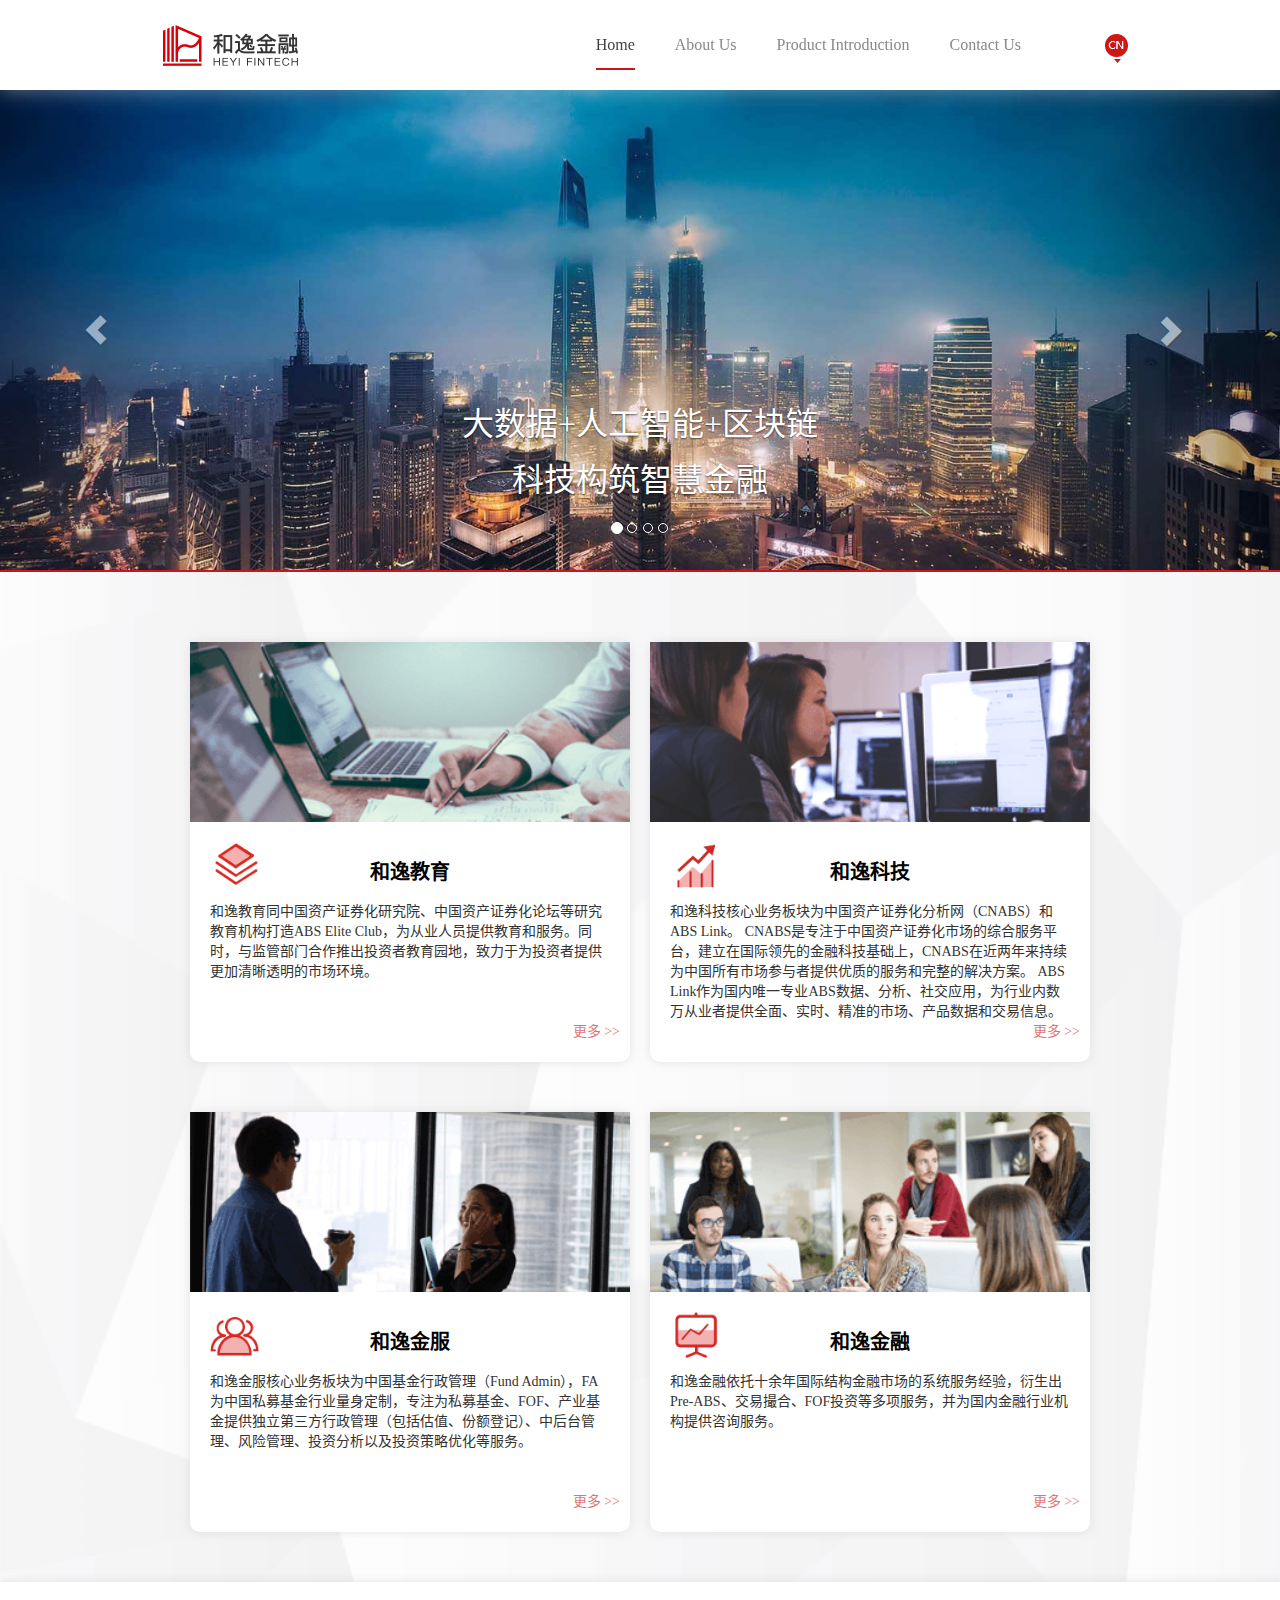
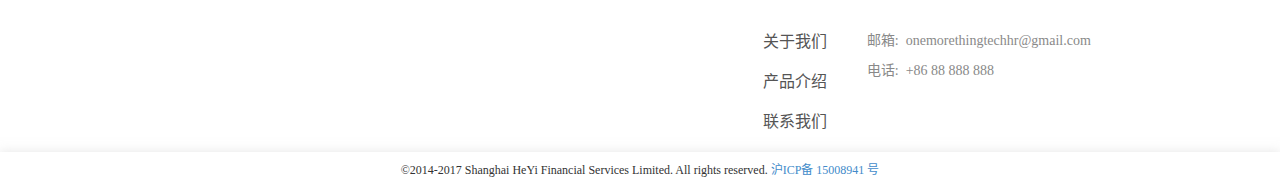
==== index.html @ fadf1544 "Onemorething home" ====
<!DOCTYPE html>
<html lang="zh-CN">
  <head>
    <meta charset="utf-8">
    <meta http-equiv="X-UA-Compatible" content="IE=edge">
    <meta name="viewport" content="width=device-width, initial-scale=1">
      <meta name="description" content="Professional in game software development" />
      <meta name="keywords" content="game,software,development" />
    <title>ONE MORE THING TECHNOLOGY PTE-Home</title>
    <!-- 框架 -->
    <link href="css/bootstrap.min.css" rel="stylesheet">
    <!-- 样式清理 -->
    <link href="css/normalize.css" rel="stylesheet">
    <!-- 通用页面样式 -->
    <link href="css/main.css" rel="stylesheet">
    <!-- 首页样式 -->
    <link href="css/index.css" rel="stylesheet">

  </head>
  <body>
    <!-- 移动端导航 -->
    <div class="mask"></div>
    <div class="sidebar">
      <ul>
          <li><a href="index.html">Home</a></li>
          <li><a href="aboutus.html">About Us</a></li>
          <li><a href="product.html">Product Introduction</a></li>
          <li><a href="contactus.html">Contact Us</a></li>
      </ul>
    </div>
    <!-- header顶部导航 -->
    <header>
      <div class="header-container">
        <div class="nav-box">
          <!-- logo -->
          <div class="nav-left">
            <a id="logo_top" href="#"></a>
          </div>
          <!-- memu选项 -->
          <div class="nav-mid">
            <div id="lang">
              <a href="#"></a>
            </div>
            <ul class="navbar-nav">
              <li><a class="active" href="index.html">Home</a></li>
              <li><a class="" href="aboutus.html">About Us</a></li>
              <li><a class="" href="product.html">Product Introduction</a></li>
              <li><a class="" href="contactus.html">Contact Us</a></li>
            </ul>            
          </div>
          <!-- 响应式菜单 -->
          <div class="nav-mobile-menu">
              <span class="sidebar_trigger"></span>
          </div>
        </div>
      </div>
    </header>
    <!-- banner轮播组件 -->
    <div class="banner">
      <div id="carousel-example-generic" class="carousel slide" data-ride="carousel" data-interval="5000">
        <!-- 序号组件 -->
        <ol class="carousel-indicators">
          <li data-target="#carousel-example-generic" data-slide-to="0" class="active"></li>
          <li data-target="#carousel-example-generic" data-slide-to="1"></li>
          <li data-target="#carousel-example-generic" data-slide-to="2"></li>
		      <li data-target="#carousel-example-generic" data-slide-to="3"></li>
        </ol>
        <!-- 图片组件 -->
        <div class="carousel-inner" role="listbox">
          <div class="item active">
            <img src="img/Shanghai.jpg" alt="1 slide">
            <div class="carousel-caption">
              <h1>大数据+人工智能+区块链</h1>
              <h1>科技构筑智慧金融</h1>
            </div>
          </div>
          <div class="item">
            <img src="img/Newyork.jpg" alt="2 slide">
            <div class="carousel-caption">
              <h1>科技+平台+服务</h1>
              <h1>全面打造资产证券化生态圈</h1>
            </div>
          </div>
          <div class="item">
            <img src="img/Tokyo.jpg" alt="3 slide">
            <div class="carousel-caption">
              <h1>安全+合规+高效</h1>
              <h1>专业服务基金行政管理</h1>
            </div>
          </div>
		      <div class="item">
            <img src="img/landscape.jpg" alt="4 slide">
            <div class="carousel-caption">
              <h1>发行+投资+咨询</h1>
              <h1>多维开展创新金融业务</h1>
            </div>
          </div>
        </div>
        <!-- 进退按钮 -->
        <a class="left carousel-control" href="#carousel-example-generic" role="button" data-slide="prev">
          <span class="glyphicon glyphicon-chevron-left" aria-hidden="true"></span>
          <span class="sr-only">Previous</span>
        </a>
        <a class="right carousel-control" href="#carousel-example-generic" role="button" data-slide="next">
          <span class="glyphicon glyphicon-chevron-right" aria-hidden="true"></span>
          <span class="sr-only">Next</span>
        </a>
      </div>
    </div>
    <!-- feature1内容 -->
    <div class="feature clearfix">
        <div class="feature-content">
            <div class="feature-image">
                <a href="product.html"><img src="img/project-image.png" alt="和逸教育"></a>
            </div>
            <div class="feature-text">
                <div class="feature-text-top">
                    <span class="feature-icon-project"></span>
                    <a class="feature-title">和逸教育</a>
                </div>
                <p>和逸教育同中国资产证券化研究院、中国资产证券化论坛等研究教育机构打造ABS Elite Club，为从业人员提供教育和服务。同时，与监管部门合作推出投资者教育园地，致力于为投资者提供更加清晰透明的市场环境。</p>                             
            </div>
            <a class="feature-more" href="product.html">更多 >></a>
        </div>
        <div class="feature-content">
            <div class="feature-image">
                <a href="product-2.html"><img src="img/team-image.png" alt="和逸科技"></a>
            </div>
            <div class="feature-text">
                <div class="feature-text-top">
                    <span class="feature-icon-team"></span>
                    <a class="feature-title">和逸科技</a>
                </div>
                <p>和逸科技核心业务板块为中国资产证券化分析网（CNABS）和ABS Link。
                  CNABS是专注于中国资产证券化市场的综合服务平台，建立在国际领先的金融科技基础上，CNABS在近两年来持续为中国所有市场参与者提供优质的服务和完整的解决方案。
                  ABS Link作为国内唯一专业ABS数据、分析、社交应用，为行业内数万从业者提供全面、实时、精准的市场、产品数据和交易信息。</p>
            </div>
            <a class="feature-more" href="product-2.html">更多 >></a> 
        </div>
    </div>
    <!-- feature2内容 -->
    <div class="feature clearfix">
      <div class="feature-content">
          <div class="feature-image">
              <a href="product-3.html"><img src="img/dev-image.png" alt="和逸金服"></a>
          </div>
          <div class="feature-text">
              <div class="feature-text-top">
                  <span class="feature-icon-dev"></span>
                  <a class="feature-title">和逸金服</a>
              </div>
              <p>和逸金服核心业务板块为中国基金行政管理（Fund Admin），FA为中国私募基金行业量身定制，专注为私募基金、FOF、产业基金提供独立第三方行政管理（包括估值、份额登记）、中后台管理、风险管理、投资分析以及投资策略优化等服务。</p>
          </div>
          <a class="feature-more" href="product-3.html">更多 >></a>
      </div>
      <div class="feature-content">
          <div class="feature-image">
              <a href="product-3.html"><img src="img/job-image.png" alt="和逸金融"></a>
          </div>
          <div class="feature-text">
              <div class="feature-text-top">
                  <span class="feature-icon-job"></span>
                  <a class="feature-title">和逸金融</a>
              </div>
              <p>和逸金融依托十余年国际结构金融市场的系统服务经验，衍生出Pre-ABS、交易撮合、FOF投资等多项服务，并为国内金融行业机构提供咨询服务。</p>
          </div>
          <a class="feature-more" href="product-3.html">更多 >></a>
      </div>
    </div>
  	<!-- 合作机构专区 -->
    <!-- <div class="org-container">
      <h3 style="text-align: center;font-size: 20px;">- 合作机构 -</h3>
      <div class="org-group" class="banner">
        <div id="carousel-example-generic2" class="carousel slide" data-ride="carousel" data-interval="3000">
          <ol class="carousel-indicators">
            <li data-target="#carousel-example-generic2" data-slide-to="0" class="active"></li>
            <li data-target="#carousel-example-generic2" data-slide-to="1"></li>
            <li data-target="#carousel-example-generic2" data-slide-to="2"></li>
          </ol>
          <div class="carousel-inner" role="listbox">
            <div class="item active">
              <img src="img/logo-g1.png" alt="1 slide">
            </div>
            <div class="item">
              <img src="img/logo-g2.png" alt="2 slide">
            </div>
            <div class="item">
              <img src="img/logo-g3.png" alt="3 slide">
            </div>
          </div>
          <a class="left carousel-control" href="#carousel-example-generic2" role="button" data-slide="prev">
            <span class="sr-only">Previous</span>
          </a>
          <a class="right carousel-control" href="#carousel-example-generic2" role="button" data-slide="next">
            <span class="sr-only">Next</span>
          </a>
        </div>
      </div>
    </div> -->

    <!-- 合作机构专区-2 -->
<!--    <div id="org2" class="org-container">-->
<!--      <h3 style="text-align: center;font-size: 20px;color:#c7161e">- 合作机构 -</h3>-->
<!--      <div class="org-container-wap">-->
<!--          &lt;!&ndash; 动态插入img图片 &ndash;&gt;-->
<!--      </div>-->
<!--      <br>-->
<!--    </div>-->
    <!-- footer页面底部 -->
    <footer>
       <div class="footer-box clearfix">
          <div class="footer-right">
            <div class="footer-laber">
              <ul> 
                <li><a href="aboutus.html">关于我们</a></li>
                <li><a href="product.html">产品介绍</a></li>
                <li><a href="contactus.html">联系我们</a></li>
              </ul>
              <ul>
                  <li class="footer-contact">邮箱:&nbsp onemorethingtechhr@gmail.com</li>
                  <li class="footer-contact">电话:&nbsp +86 88 888 888</li>
              </ul>
            </div>
          </div>
        </div>
    </footer>
    <!-- 版权信息 -->
    <div class="container copy">
      <div class="row">
          <div class="col-md-12 text-center">
              <p class="copyright">©2014-2017 Shanghai HeYi Financial Services Limited. All rights reserved. <a href="http://www.miitbeian.gov.cn">沪ICP备 15008941 号</a> </p>
          </div>
      </div>
    </div>
    <!-- 返回顶部按钮 -->
    <button class="back-to-top" style="display: none;"></button>
    <!-- 框架库加载 -->
    <script src="js/jquery.min.js"></script>
    <script src="js/bootstrap.min.js"></script>
    <!-- 脚本加载 -->
    <script src="js/main.js"></script>
  </body>
</html>
---- css/main.css ----
﻿/*网站通用样式*/
body{
  font-family: "Microsoft Yahei";
}
/*header头部样式*/
header .header-container {
  width: 100%;
  height: 90px;
  background-color: #fff;
  -webkit-box-shadow:0 0 20px rgba(204,204,204, .5);
  -moz-box-shadow:0 0 20px rgba(204, 204, 204, .5);  
  box-shadow:0 0 20px rgba(204, 204, 204, .5);
  position: fixed;
  z-index: 999;
  top: 0px;
}
header .header-container .nav-box {
  width: 980px;
  height: 90px;
  margin: 0 auto;
}
header .header-container .nav-box .nav-left {
  width: 160px;
  height: 80px;
  float: left;
}
header .header-container .nav-box .nav-left #logo_top {  
  width: 160px;
  height: 80px;
  float: left;
  margin-top: 5px;
  background: url("../img/logo.png") no-repeat center;
}
header .header-container .nav-box .nav-mid {
  height: 70px;
  float: right;
  margin-bottom: 20px;
}
header .header-container .nav-box .nav-mid #lang {
  width: 25px;
  height: 29px;
  float: right;
  margin-left: 44px;
  margin-top: 34px;
  cursor: pointer;
}
header .header-container .nav-box .nav-mid #lang a{
  float: right;
  width: 25px;
  height: 29px;
  background: url("../img/cn.png") no-repeat center;
}
header .header-container .nav-box .nav-mid .navbar-nav {
  position: relative;
  display: inline-block;
}
header .header-container .nav-box .nav-mid .navbar-nav li {
  float: left;
  height: 70px;
  margin: 0 40px 0 0;
  text-align: center;
  list-style: none;
}
header .header-container .nav-box .nav-mid .navbar-nav li a {
  min-width: 20px;
  font-size: 16px;
  font-family: "Microsoft YaHei UI";
  color: #898989;
  height: 70px;
  line-height: 59px;
  padding-bottom: 15px;
  margin: 0;
  display: inline-block;
  box-sizing: border-box;
  text-decoration: none;
  position: relative;
}
header .header-container .nav-box .nav-mid .navbar-nav li a::after {
  transition: all 0.2s cubic-bezier(0.445, 0.05, 0.55, 0.95);
  content: "";
  display: block;
  height: 2px;
  background: #c7161e;
  position: absolute;
  bottom: 0;
  opacity: 0.3;
  left: -1px;
  width: calc(102%);
  transform: scaleX(0);
  -webkit-transform: scaleX(0);
}
header .header-container .nav-box .nav-mid .navbar-nav li a:hover::after {
  opacity: 1;
  transform: scaleX(1);
  -webkit-transform: scaleX(1);
}
header .header-container .nav-box .nav-mid .navbar-nav li a.active {
  border-bottom: 2px solid #c7161e;
  box-sizing: border-box;
  color: #434343;
}
header .header-container .nav-box .nav-mid .navbar-nav li a.active:hover::after {
  display: none;
}
header .header-container .nav-box .nav-mid .navbar-nav li.last {
  margin-right: 0;
}
header .header-container .nav-box .nav-mid .navbar-nav li.line-item {
  line-height: 87px;
  color: #999;
}
 

/*footer样式*/
footer{
    width: 100%;
    background-color: #fff; 
    padding-top: 40px;
    -webkit-box-shadow:0 0 10px rgba(204,204,204, .5); /*透明度绿色高亮*/ 
    -moz-box-shadow:0 0 10px rgba(204, 204, 204, .5);  
    box-shadow:0 0 10px rgba(204, 204, 204, .5);
}

footer .footer-box{
    width: 90%;
    margin: 0 auto;
}

footer .footer-left{
  float: left;
  display: inline-block;
  margin-left: 10px; 
  padding-left: 10%;
}

footer .footer-right{
  float: right;
  display: inline-block;
  margin-right: 10px;
  padding-right: 10%;  
}


footer ul{
  float: left;
  list-style: none;
  text-align: left;
}

footer ul li a{
  color: #555;
  font-size: 16px;
  line-height: 40px;   
}

footer ul li a:hover{
  color: #c7161e;
  text-decoration: none;
}

footer ul .footer-contact{
  font-size: 14px;
  line-height: 30px;
  color: #898989;
}

footer ul:last-child{
  padding-top: 4px;
}

/*版权信息样式*/
.copy{
    background-color: #fff;
    width: 100%;
    -webkit-box-shadow:0 0 10px rgba(204,204,204, .5); /*透明度绿色高亮*/ 
    -moz-box-shadow:0 0 10px rgba(204, 204, 204, .5);  
    box-shadow:0 0 10px rgba(204, 204, 204, .5);
}
.copyright{
    padding-top: 10px;
    font-size: 12px;
}

/*返回顶部按钮*/
.back-to-top{
  position: fixed;
  bottom: 30px;
  right: 30px;
  background-image: url("../img/back2top.png");
  width: 40px;
  height: 40px;
  background-size: cover;
  color: #fff;
  border: none;
  border-radius: 20px;
  outline:none;
  background-color: #c7161e;
  -webkit-box-shadow:2px 5px 20px gray;
  -moz-box-shadow:2px 5px 20px gray;  
  box-shadow:2px 5px 20px gray;
  transition: box-shadow 0.2s ease-in;
}

.back-to-top:hover{
  -webkit-box-shadow:0 10px 50px gray;
  -moz-box-shadow:0 10px 50px gray;  
  box-shadow:0 10px 50px gray;
}

/*移动端菜单入口*/
header .header-container .nav-box .nav-mobile-menu{ 
  margin-top: 30px;
  float: right;
  display: none;
}
header .header-container .nav-box .nav-mobile-menu span{
  display: inline-block;
  width: 40px;
  height: 50px;
  background: url("../img/menu2.png") no-repeat;
  background-size: 100%;
  cursor: pointer;
}

/*移动端菜单sidebar*/
.sidebar{
  position: fixed;
  top: 0px;
  width: 200px;
  background-color: #c7161e;
  padding: 20px 0px;
  transition: right 0.2s;
  z-index: 1001;
  right: -200px;
}
.sidebar ul{
   margin:0; 
   padding: 0;
}

.sidebar ul li{
  line-height: 40px;
  list-style: none;
  padding: 0px 20px;
  text-align: center;
}

.sidebar ul li a{
  text-decoration: none;
  color: #fff;
}

.sidebar ul li:hover{
  background-color: #930000;
}

.sidebar ul li .active{
  color: #ff9900;
}
/*关灯遮罩*/
.mask{
  position: fixed;
  top: 0px;
  bottom: 0px;
  right: 0px;
  left: 0px;
  background-color: rgba(0,0,0,0.3);
  z-index: 1000;
  display: none;
}

/*响应式媒体查询处理*/
@media screen  and (max-width: 1200px) {
  .feature{
    width: 900px !important;
  }
}

@media  screen  and (max-width: 970px) {
  header .header-container .nav-box #lang{
    display: none;
  }
  .feature{
    width: 440px !important;
  }
  .feature-content{
    margin-left: 0px !important;
  }
  .org-group{
    width: 100% !important;
  }
}
@media  screen  and (max-width: 830px) {
  header .header-container .nav-box{
    width: 90%;
  }    
  header .header-container .nav-box .nav-mid{
    display: none;
  }
  header .header-container .nav-box .nav-mobile-menu{
    display: block;
  }  
  
}
/*移动端兼容*/
@media  screen  and (max-width: 740px) {
  .box-left{
    display: none !important;
  }
  .box-right{
    width: 100% !important;
  }
  .box-right-mid{
    padding: 20px !important;
  }
  .box{
    width: 90% !important;
  }
}

/*移动端banner兼容*/
@media  screen  and (max-width: 500px) {
  .banner img{
    height: 200px !important;
  }
  .banner h1{
    font-size: 24px !important;
  }
  .main-wrapper-1{
    background-image: url(../img/banner-1-m.png) ! important;
  }
  .main-wrapper-2{
    background-image: url(../img/banner-2-m.png) ! important;
  }
  .main-wrapper-3{
    background-image: url(../img/banner-3-m.png) ! important;
  }
  .main-wrapper-4{
    background-image: url(../img/banner-4-m.png) ! important;
  }
  .main-wrapper-5{
    background-image: url(../img/banner-5-m.png) ! important;
  }
  .feature{
    width: 90% !important;
  }
  .feature-content{
    width: 100% !important;
  }
  .org-container{
    display: none;
  }
}
---- css/index.css ----
body{
  background-image: url("../img/bk.png");
  background-repeat: repeat-y;
  background-size: cover;
  width: 100%;
  height: 100%;
}

/*banner样式*/
.banner{
  border-bottom: 2px #c7161e solid;
  position: relative;
  top: 90px;
  margin-bottom: 160px;
}
.banner img{
  width: 100%;
  margin: 0 auto;
}

/*feature特色内容模块样式*/
.feature{ 
  width: 900px;
  margin: 0 auto;
}
.feature-content{
  position: relative;
  display: inline-block;
  float: left;
  margin-left: 20px; 
  border-radius: 10px;
  width: 440px;
  height: 420px;
  margin-bottom: 50px; 
  background-color: #fff;
  -webkit-box-shadow:0 0 10px rgba(204,204,204, .5); 
  -moz-box-shadow:0 0 10px rgba(204, 204, 204, .5);  
  box-shadow:0 0 10px rgba(204, 204, 204, .5); 
}

.feature-content:first-child{
  margin-left: 0px; 
}

/*图片边角翻页特效*/
.feature-image {
  width: 100%;
  height: 180px;
  overflow: hidden;
  position: relative;
  /*动画*/
  transition:All 0.4s ease-in-out;
  -webkit-transition:All 0.4s ease-in-out;
  -moz-transition:All 0.4s ease-in-out;
  -o-transition:All 0.4s ease-in-out;
}

.feature-image img {
  width: 100%;
  cursor: pointer;
}

/*折角特效*/
.feature-image:before {
  content: '';
  position: absolute;
  top: 0;
  right: 0;
  border-style: solid;
  border-width: 0;
  border-color: rgba(0,0,0,0.2) #fff;
  border-radius: 0 0 0 4px;
  box-shadow: 0 1px 1px rgba(0,0,0,0.3), -1px 1px 1px rgba(0,0,0,0.2);
  -webkit-transition: all 0.4s ease-out;
  transition:all 0.4s ease-out;
}

.feature-image:hover:before{
  border-right-width:80px;
  border-bottom-width:80px;
}

.feature-text{
  width: 100%;
  height: 200px;
  padding: 20px;
  text-align: left;
  background-color: #fff;
}

/*上推特效*/

/*.feature-content:hover{
  cursor: pointer;
}*/

/*.feature-content:hover .feature-image{
  height: 160px;
  transform:translateY(-10px);
  -webkit-transform:translateY(-10px);
  -moz-transform:translateY(-10px);
  -o-transform:translateY(-10px);
  -ms-transform:translateY(-10px);
}*/

.feature-text .feature-icon-project{
  display: inline-block;
  width: 50px;
  height: 50px;
  background-image: url("../img/project.png");
  background-size: contain;
  background-repeat: no-repeat;
}

.feature-text .feature-icon-team{
  display: inline-block;
  width: 50px;
  height: 50px;
  background-image: url("../img/team.png");
  background-size: contain;
  background-repeat: no-repeat;
}

.feature-text .feature-icon-dev{
  float: left;
  width: 50px;
  height: 50px;
  background-image: url("../img/develop.png");
  background-size: contain;
  background-repeat: no-repeat;
}

.feature-text .feature-icon-job{
  float: left;
  width: 50px;
  height: 50px;
  background-image: url("../img/job.png");
  background-size: contain;
  background-repeat: no-repeat;
}

.feature-text .feature-text-top{
  width: 240px;
  height: 60px;
}

.feature-text .feature-title{
    font-size: 20px;
    font-weight: bold;
    float: right;
    margin-left: 20px; 
    line-height: 40px;
    color: #000;
    text-decoration: none;
    padding-top: 10px;
}

.feature-content .feature-more{
  text-decoration: none;
  cursor: pointer;
  float: right;
  color: #c7161e;
  opacity: 0.6;
  margin-right: 10px; 
}

.feature-content .feature-more:hover{
  opacity: 1.0;
}

/*feature响应式处理*/
.feature-response{
  display: none;
  width: 400px;
  height: 500px;
  margin: 0 auto;
}


/*公司合作机构-1*/
.org-container{
  width: 100%;
  background-color: #fff;
  padding: 10px 0; 
}
.org-group{
  border: none;
  top: 0px;
  margin-bottom: 0px;
  width: 50%;
  margin: 0 auto;
}
.org-container-wap{
  width: 880px;
  margin: 0 auto;
}
.org-container-wap img{
  width: 140px;
  margin: 2px;
  box-shadow: 0 0 5px rgba(204, 204, 204, .2);
}
.org-group .carousel-indicators li{
  border-color: #c7161e;
}
.org-group .carousel-indicators .active{
  background-color: #c7161e;
}
.org-group .carousel-control.left, .org-group .carousel-control.right{
  background-image: none;
}
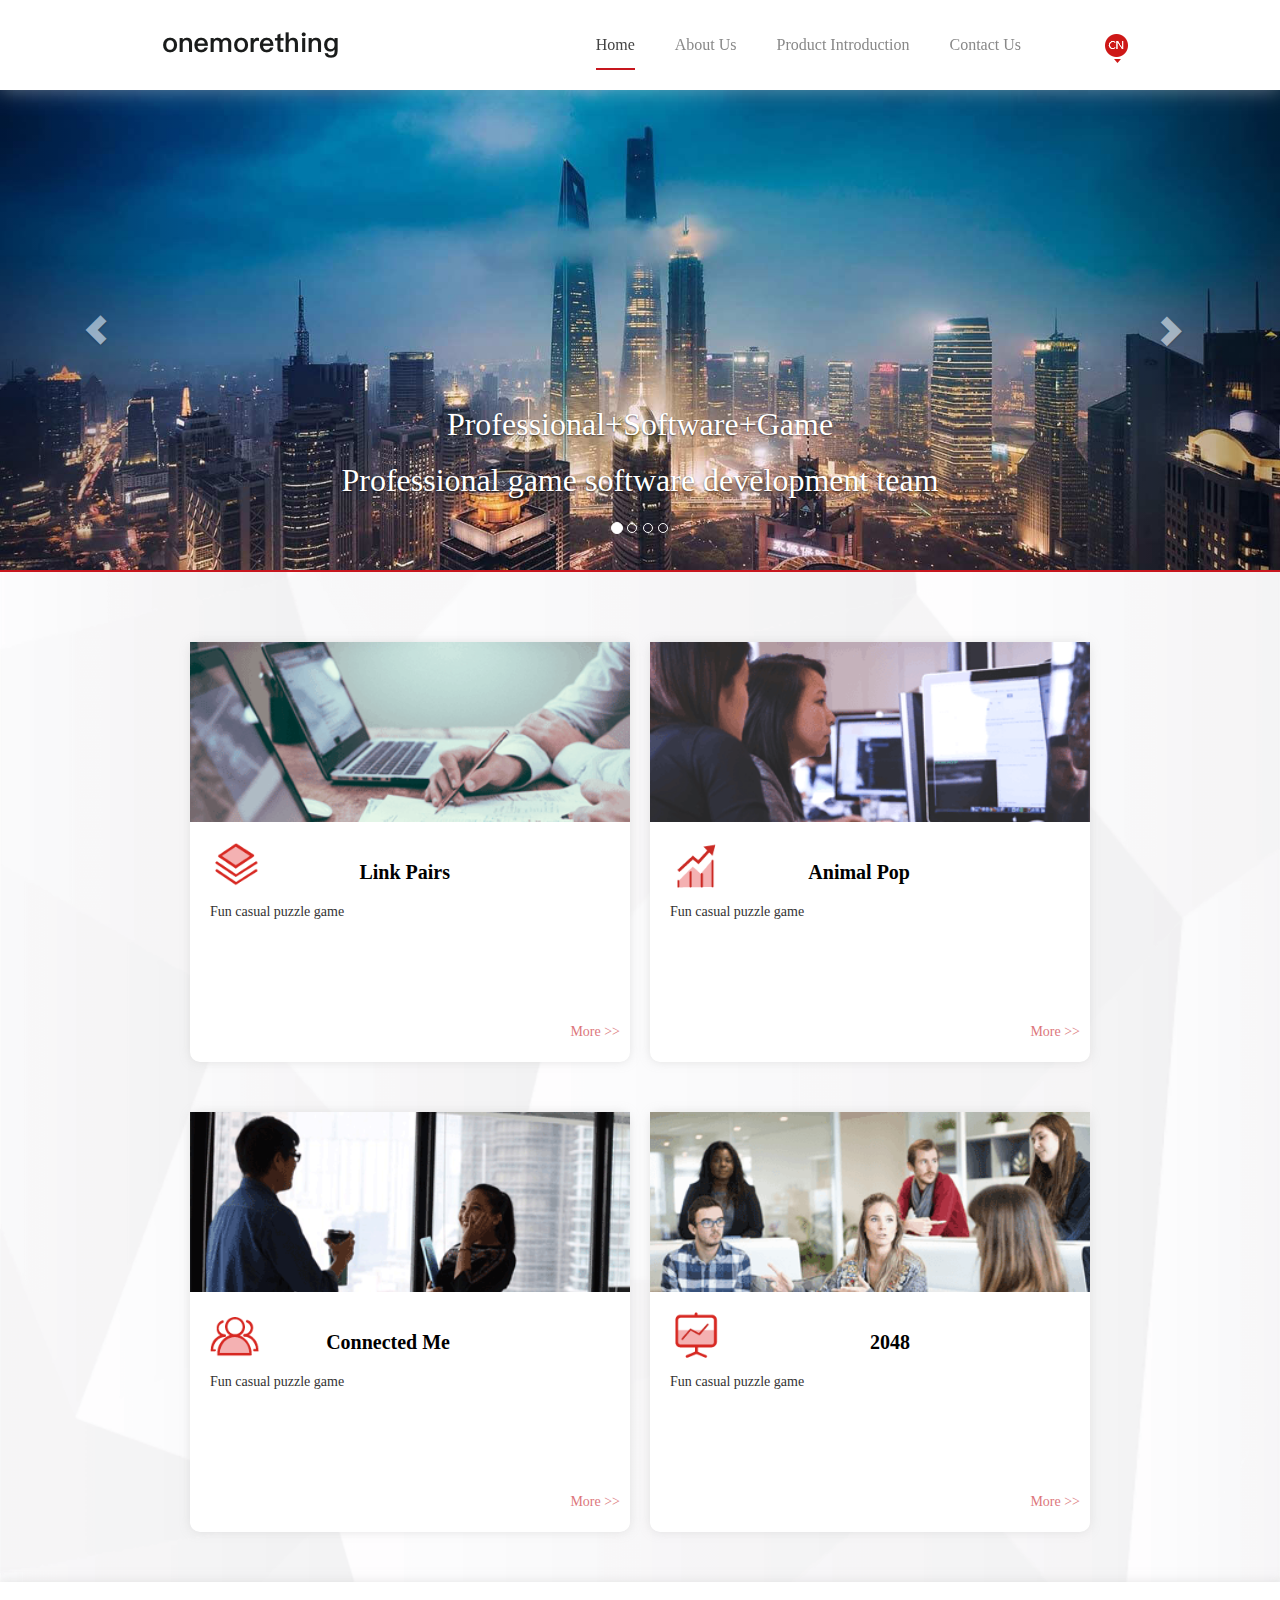
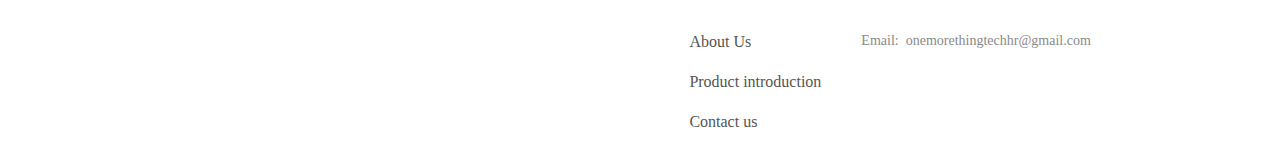
==== commit eed17acc: "logo" ====
--- a/index.html
+++ b/index.html
@@ -1,11 +1,11 @@
 <!DOCTYPE html>
 <html lang="zh-CN">
-  <head>
+<head>
     <meta charset="utf-8">
     <meta http-equiv="X-UA-Compatible" content="IE=edge">
     <meta name="viewport" content="width=device-width, initial-scale=1">
-      <meta name="description" content="Professional in game software development" />
-      <meta name="keywords" content="game,software,development" />
+    <meta name="description" content="Professional in game software development"/>
+    <meta name="keywords" content="game,software,development"/>
     <title>ONE MORE THING TECHNOLOGY PTE-Home</title>
     <!-- 框架 -->
     <link href="css/bootstrap.min.css" rel="stylesheet">
@@ -16,228 +16,173 @@
     <!-- 首页样式 -->
     <link href="css/index.css" rel="stylesheet">
 
-  </head>
-  <body>
-    <!-- 移动端导航 -->
-    <div class="mask"></div>
-    <div class="sidebar">
-      <ul>
-          <li><a href="index.html">Home</a></li>
-          <li><a href="aboutus.html">About Us</a></li>
-          <li><a href="product.html">Product Introduction</a></li>
-          <li><a href="contactus.html">Contact Us</a></li>
-      </ul>
+</head>
+<body>
+<!-- 移动端导航 -->
+<div class="mask"></div>
+<div class="sidebar">
+    <ul>
+        <li><a href="index.html">Home</a></li>
+        <li><a href="aboutus.html">About Us</a></li>
+        <li><a href="product.html">Product Introduction</a></li>
+        <li><a href="contactus.html">Contact Us</a></li>
+    </ul>
+</div>
+<!-- header顶部导航 -->
+<header>
+    <div class="header-container">
+        <div class="nav-box">
+            <!-- logo -->
+            <div class="nav-left">
+                <a id="logo_top" href="#"></a>
+            </div>
+            <!-- memu选项 -->
+            <div class="nav-mid">
+                <div id="lang">
+                    <a href="#"></a>
+                </div>
+                <ul class="navbar-nav">
+                    <li><a class="active" href="index.html">Home</a></li>
+                    <li><a class="" href="aboutus.html">About Us</a></li>
+                    <li><a class="" href="product.html">Product Introduction</a></li>
+                    <li><a class="" href="contactus.html">Contact Us</a></li>
+                </ul>
+            </div>
+            <!-- 响应式菜单 -->
+            <div class="nav-mobile-menu">
+                <span class="sidebar_trigger"></span>
+            </div>
+        </div>
     </div>
-    <!-- header顶部导航 -->
-    <header>
-      <div class="header-container">
-        <div class="nav-box">
-          <!-- logo -->
-          <div class="nav-left">
-            <a id="logo_top" href="#"></a>
-          </div>
-          <!-- memu选项 -->
-          <div class="nav-mid">
-            <div id="lang">
-              <a href="#"></a>
-            </div>
-            <ul class="navbar-nav">
-              <li><a class="active" href="index.html">Home</a></li>
-              <li><a class="" href="aboutus.html">About Us</a></li>
-              <li><a class="" href="product.html">Product Introduction</a></li>
-              <li><a class="" href="contactus.html">Contact Us</a></li>
-            </ul>            
-          </div>
-          <!-- 响应式菜单 -->
-          <div class="nav-mobile-menu">
-              <span class="sidebar_trigger"></span>
-          </div>
-        </div>
-      </div>
-    </header>
-    <!-- banner轮播组件 -->
-    <div class="banner">
-      <div id="carousel-example-generic" class="carousel slide" data-ride="carousel" data-interval="5000">
+</header>
+<!-- banner轮播组件 -->
+<div class="banner">
+    <div id="carousel-example-generic" class="carousel slide" data-ride="carousel" data-interval="5000">
         <!-- 序号组件 -->
         <ol class="carousel-indicators">
-          <li data-target="#carousel-example-generic" data-slide-to="0" class="active"></li>
-          <li data-target="#carousel-example-generic" data-slide-to="1"></li>
-          <li data-target="#carousel-example-generic" data-slide-to="2"></li>
-		      <li data-target="#carousel-example-generic" data-slide-to="3"></li>
+            <li data-target="#carousel-example-generic" data-slide-to="0" class="active"></li>
+            <li data-target="#carousel-example-generic" data-slide-to="1"></li>
+            <li data-target="#carousel-example-generic" data-slide-to="2"></li>
+            <li data-target="#carousel-example-generic" data-slide-to="3"></li>
         </ol>
         <!-- 图片组件 -->
         <div class="carousel-inner" role="listbox">
-          <div class="item active">
-            <img src="img/Shanghai.jpg" alt="1 slide">
-            <div class="carousel-caption">
-              <h1>大数据+人工智能+区块链</h1>
-              <h1>科技构筑智慧金融</h1>
+            <div class="item active">
+                <img src="img/Shanghai.jpg" alt="1 slide">
+                <div class="carousel-caption">
+                    <h1>Professional+Software+Game</h1>
+                    <h1>Professional game software development team</h1>
+                </div>
             </div>
-          </div>
-          <div class="item">
-            <img src="img/Newyork.jpg" alt="2 slide">
-            <div class="carousel-caption">
-              <h1>科技+平台+服务</h1>
-              <h1>全面打造资产证券化生态圈</h1>
+            <div class="item">
+                <img src="img/Newyork.jpg" alt="2 slide">
+                <div class="carousel-caption">
+                    <h1>Efficient+Low cost</h1>
+                    <h1>Efficient development efficiency</h1>
+                </div>
             </div>
-          </div>
-          <div class="item">
-            <img src="img/Tokyo.jpg" alt="3 slide">
-            <div class="carousel-caption">
-              <h1>安全+合规+高效</h1>
-              <h1>专业服务基金行政管理</h1>
+            <div class="item">
+                <img src="img/landscape.jpg" alt="4 slide">
+                <div class="carousel-caption">
+                    <h1>Windows+Android+ios</h1>
+                    <h1>Multi-platform development</h1>
+                </div>
             </div>
-          </div>
-		      <div class="item">
-            <img src="img/landscape.jpg" alt="4 slide">
-            <div class="carousel-caption">
-              <h1>发行+投资+咨询</h1>
-              <h1>多维开展创新金融业务</h1>
-            </div>
-          </div>
         </div>
         <!-- 进退按钮 -->
         <a class="left carousel-control" href="#carousel-example-generic" role="button" data-slide="prev">
-          <span class="glyphicon glyphicon-chevron-left" aria-hidden="true"></span>
-          <span class="sr-only">Previous</span>
+            <span class="glyphicon glyphicon-chevron-left" aria-hidden="true"></span>
+            <span class="sr-only">Previous</span>
         </a>
         <a class="right carousel-control" href="#carousel-example-generic" role="button" data-slide="next">
-          <span class="glyphicon glyphicon-chevron-right" aria-hidden="true"></span>
-          <span class="sr-only">Next</span>
+            <span class="glyphicon glyphicon-chevron-right" aria-hidden="true"></span>
+            <span class="sr-only">Next</span>
         </a>
-      </div>
     </div>
-    <!-- feature1内容 -->
-    <div class="feature clearfix">
-        <div class="feature-content">
-            <div class="feature-image">
-                <a href="product.html"><img src="img/project-image.png" alt="和逸教育"></a>
+</div>
+<!-- feature1内容 -->
+<div class="feature clearfix">
+    <div class="feature-content">
+        <div class="feature-image">
+            <a href="product.html"><img src="img/project-image.png" alt="Link Pairs"></a>
+        </div>
+        <div class="feature-text">
+            <div class="feature-text-top">
+                <span class="feature-icon-project"></span>
+                <a class="feature-title">Link Pairs</a>
             </div>
-            <div class="feature-text">
-                <div class="feature-text-top">
-                    <span class="feature-icon-project"></span>
-                    <a class="feature-title">和逸教育</a>
-                </div>
-                <p>和逸教育同中国资产证券化研究院、中国资产证券化论坛等研究教育机构打造ABS Elite Club，为从业人员提供教育和服务。同时，与监管部门合作推出投资者教育园地，致力于为投资者提供更加清晰透明的市场环境。</p>                             
+            <p>Fun casual puzzle game</p>
+        </div>
+        <a class="feature-more" href="product.html">More >></a>
+    </div>
+    <div class="feature-content">
+        <div class="feature-image">
+            <a href="product-2.html"><img src="img/team-image.png" alt="Animal Pop"></a>
+        </div>
+        <div class="feature-text">
+            <div class="feature-text-top">
+                <span class="feature-icon-team"></span>
+                <a class="feature-title">Animal Pop</a>
             </div>
-            <a class="feature-more" href="product.html">更多 >></a>
+            <p>Fun casual puzzle game</p>
         </div>
-        <div class="feature-content">
-            <div class="feature-image">
-                <a href="product-2.html"><img src="img/team-image.png" alt="和逸科技"></a>
+        <a class="feature-more" href="product-2.html">More >></a>
+    </div>
+</div>
+<!-- feature2内容 -->
+<div class="feature clearfix">
+    <div class="feature-content">
+        <div class="feature-image">
+            <a href="product-3.html"><img src="img/dev-image.png" alt="Connected Me"></a>
+        </div>
+        <div class="feature-text">
+            <div class="feature-text-top">
+                <span class="feature-icon-dev"></span>
+                <a class="feature-title">Connected Me</a>
             </div>
-            <div class="feature-text">
-                <div class="feature-text-top">
-                    <span class="feature-icon-team"></span>
-                    <a class="feature-title">和逸科技</a>
-                </div>
-                <p>和逸科技核心业务板块为中国资产证券化分析网（CNABS）和ABS Link。
-                  CNABS是专注于中国资产证券化市场的综合服务平台，建立在国际领先的金融科技基础上，CNABS在近两年来持续为中国所有市场参与者提供优质的服务和完整的解决方案。
-                  ABS Link作为国内唯一专业ABS数据、分析、社交应用，为行业内数万从业者提供全面、实时、精准的市场、产品数据和交易信息。</p>
+            <p>Fun casual puzzle game</p>
+        </div>
+        <a class="feature-more" href="product-3.html">More >></a>
+    </div>
+    <div class="feature-content">
+        <div class="feature-image">
+            <a href="product-3.html"><img src="img/job-image.png" alt="2048"></a>
+        </div>
+        <div class="feature-text">
+            <div class="feature-text-top">
+                <span class="feature-icon-job"></span>
+                <a class="feature-title">2048</a>
             </div>
-            <a class="feature-more" href="product-2.html">更多 >></a> 
+            <p>Fun casual puzzle game</p>
+        </div>
+        <a class="feature-more" href="product-3.html">More >></a>
+    </div>
+</div>
+
+<!-- footer页面底部 -->
+<footer>
+    <div class="footer-box clearfix">
+        <div class="footer-right">
+            <div class="footer-laber">
+                <ul>
+                    <li><a href="aboutus.html">About Us</a></li>
+                    <li><a href="product.html">Product introduction</a></li>
+                    <li><a href="contactus.html">Contact us</a></li>
+                </ul>
+                <ul>
+                    <li class="footer-contact">Email:&nbsp onemorethingtechhr@gmail.com</li>
+                </ul>
+            </div>
         </div>
     </div>
-    <!-- feature2内容 -->
-    <div class="feature clearfix">
-      <div class="feature-content">
-          <div class="feature-image">
-              <a href="product-3.html"><img src="img/dev-image.png" alt="和逸金服"></a>
-          </div>
-          <div class="feature-text">
-              <div class="feature-text-top">
-                  <span class="feature-icon-dev"></span>
-                  <a class="feature-title">和逸金服</a>
-              </div>
-              <p>和逸金服核心业务板块为中国基金行政管理（Fund Admin），FA为中国私募基金行业量身定制，专注为私募基金、FOF、产业基金提供独立第三方行政管理（包括估值、份额登记）、中后台管理、风险管理、投资分析以及投资策略优化等服务。</p>
-          </div>
-          <a class="feature-more" href="product-3.html">更多 >></a>
-      </div>
-      <div class="feature-content">
-          <div class="feature-image">
-              <a href="product-3.html"><img src="img/job-image.png" alt="和逸金融"></a>
-          </div>
-          <div class="feature-text">
-              <div class="feature-text-top">
-                  <span class="feature-icon-job"></span>
-                  <a class="feature-title">和逸金融</a>
-              </div>
-              <p>和逸金融依托十余年国际结构金融市场的系统服务经验，衍生出Pre-ABS、交易撮合、FOF投资等多项服务，并为国内金融行业机构提供咨询服务。</p>
-          </div>
-          <a class="feature-more" href="product-3.html">更多 >></a>
-      </div>
-    </div>
-  	<!-- 合作机构专区 -->
-    <!-- <div class="org-container">
-      <h3 style="text-align: center;font-size: 20px;">- 合作机构 -</h3>
-      <div class="org-group" class="banner">
-        <div id="carousel-example-generic2" class="carousel slide" data-ride="carousel" data-interval="3000">
-          <ol class="carousel-indicators">
-            <li data-target="#carousel-example-generic2" data-slide-to="0" class="active"></li>
-            <li data-target="#carousel-example-generic2" data-slide-to="1"></li>
-            <li data-target="#carousel-example-generic2" data-slide-to="2"></li>
-          </ol>
-          <div class="carousel-inner" role="listbox">
-            <div class="item active">
-              <img src="img/logo-g1.png" alt="1 slide">
-            </div>
-            <div class="item">
-              <img src="img/logo-g2.png" alt="2 slide">
-            </div>
-            <div class="item">
-              <img src="img/logo-g3.png" alt="3 slide">
-            </div>
-          </div>
-          <a class="left carousel-control" href="#carousel-example-generic2" role="button" data-slide="prev">
-            <span class="sr-only">Previous</span>
-          </a>
-          <a class="right carousel-control" href="#carousel-example-generic2" role="button" data-slide="next">
-            <span class="sr-only">Next</span>
-          </a>
-        </div>
-      </div>
-    </div> -->
+</footer>
 
-    <!-- 合作机构专区-2 -->
-<!--    <div id="org2" class="org-container">-->
-<!--      <h3 style="text-align: center;font-size: 20px;color:#c7161e">- 合作机构 -</h3>-->
-<!--      <div class="org-container-wap">-->
-<!--          &lt;!&ndash; 动态插入img图片 &ndash;&gt;-->
-<!--      </div>-->
-<!--      <br>-->
-<!--    </div>-->
-    <!-- footer页面底部 -->
-    <footer>
-       <div class="footer-box clearfix">
-          <div class="footer-right">
-            <div class="footer-laber">
-              <ul> 
-                <li><a href="aboutus.html">关于我们</a></li>
-                <li><a href="product.html">产品介绍</a></li>
-                <li><a href="contactus.html">联系我们</a></li>
-              </ul>
-              <ul>
-                  <li class="footer-contact">邮箱:&nbsp onemorethingtechhr@gmail.com</li>
-                  <li class="footer-contact">电话:&nbsp +86 88 888 888</li>
-              </ul>
-            </div>
-          </div>
-        </div>
-    </footer>
-    <!-- 版权信息 -->
-    <div class="container copy">
-      <div class="row">
-          <div class="col-md-12 text-center">
-              <p class="copyright">©2014-2017 Shanghai HeYi Financial Services Limited. All rights reserved. <a href="http://www.miitbeian.gov.cn">沪ICP备 15008941 号</a> </p>
-          </div>
-      </div>
-    </div>
-    <!-- 返回顶部按钮 -->
-    <button class="back-to-top" style="display: none;"></button>
-    <!-- 框架库加载 -->
-    <script src="js/jquery.min.js"></script>
-    <script src="js/bootstrap.min.js"></script>
-    <!-- 脚本加载 -->
-    <script src="js/main.js"></script>
-  </body>
+<!-- 返回顶部按钮 -->
+<button class="back-to-top" style="display: none;"></button>
+<!-- 框架库加载 -->
+<script src="js/jquery.min.js"></script>
+<script src="js/bootstrap.min.js"></script>
+<!-- 脚本加载 -->
+<script src="js/main.js"></script>
+</body>
 </html>
--- a/css/main.css
+++ b/css/main.css
@@ -25,7 +25,7 @@
   float: left;
 }
 header .header-container .nav-box .nav-left #logo_top {  
-  width: 160px;
+  width: 200px;
   height: 80px;
   float: left;
   margin-top: 5px;
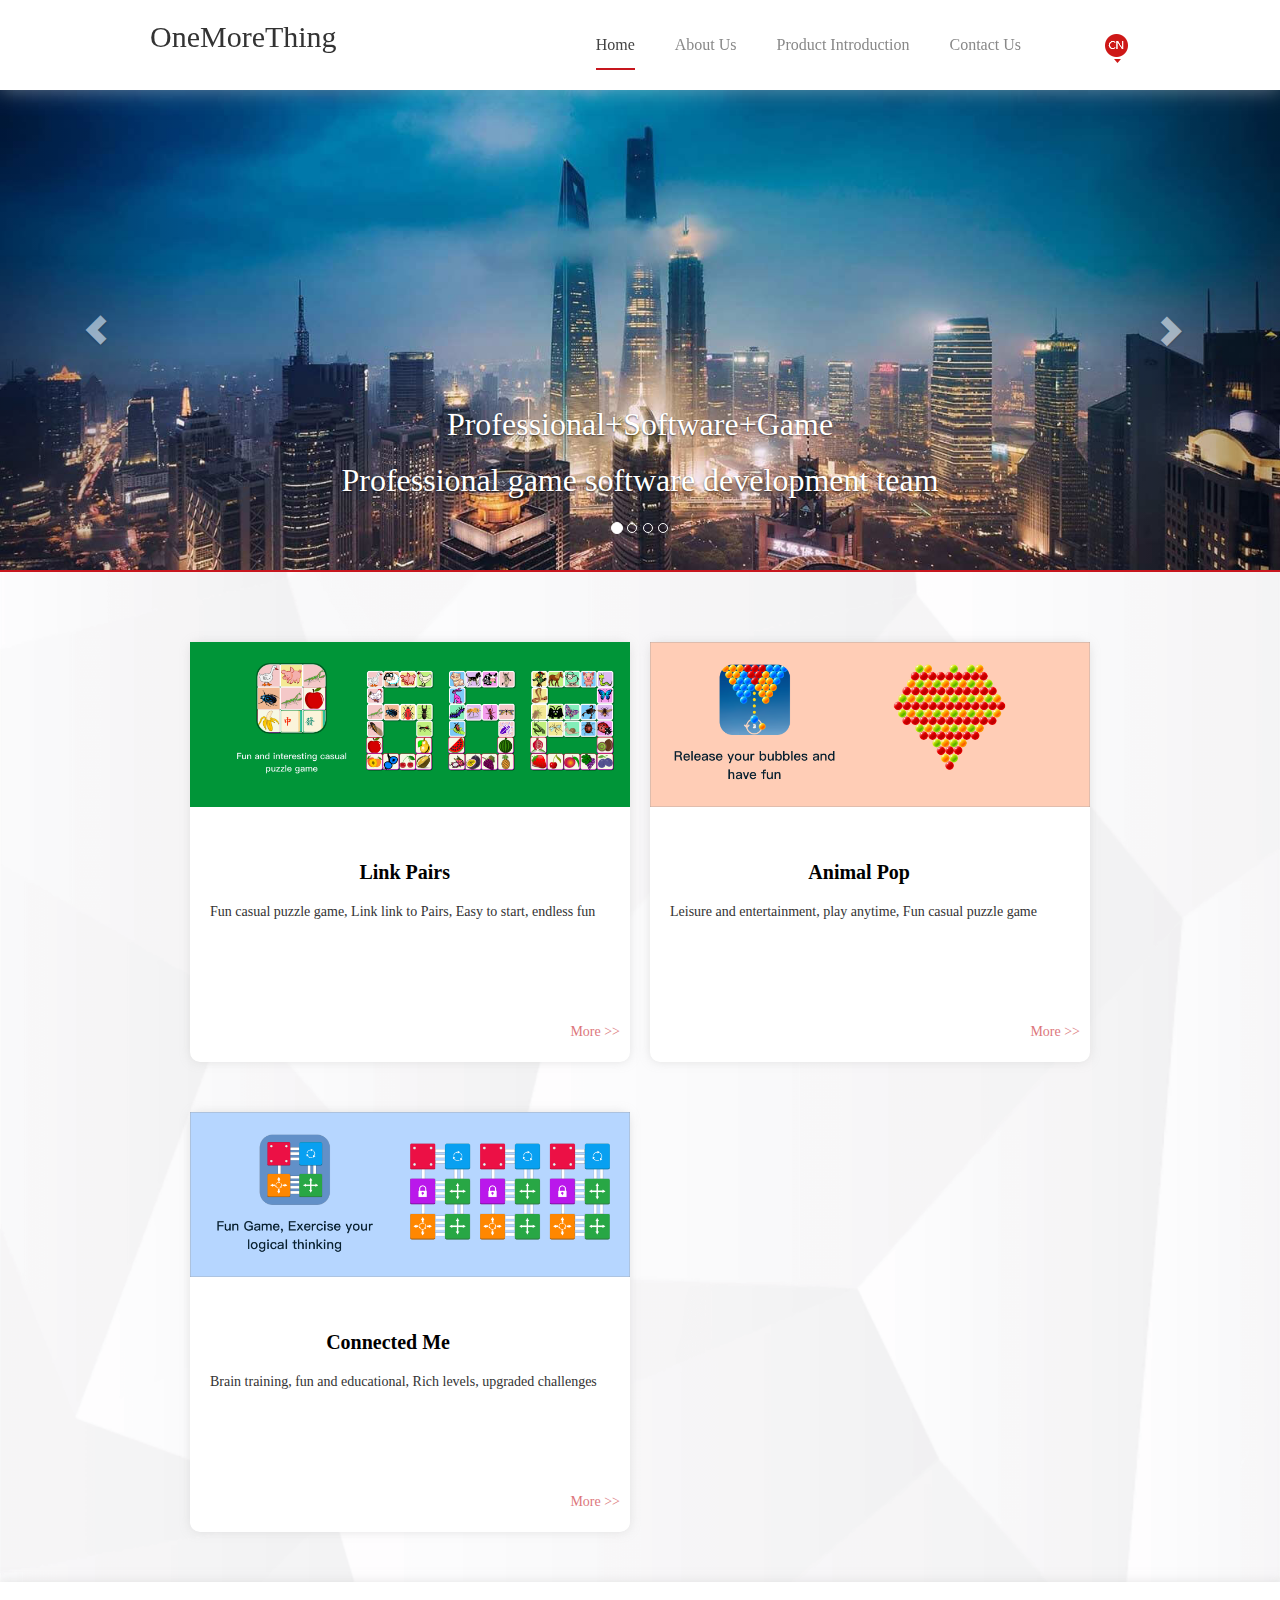
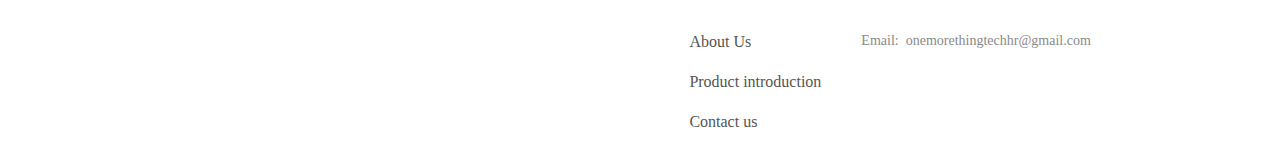
==== commit 75ea0e85: "update project" ====
--- a/index.html
+++ b/index.html
@@ -34,7 +34,7 @@
         <div class="nav-box">
             <!-- logo -->
             <div class="nav-left">
-                <a id="logo_top" href="#"></a>
+                <h2>OneMoreThing</h2>
             </div>
             <!-- memu选项 -->
             <div class="nav-mid">
@@ -100,6 +100,7 @@
         </a>
     </div>
 </div>
+
 <!-- feature1内容 -->
 <div class="feature clearfix">
     <div class="feature-content">
@@ -111,7 +112,7 @@
                 <span class="feature-icon-project"></span>
                 <a class="feature-title">Link Pairs</a>
             </div>
-            <p>Fun casual puzzle game</p>
+            <p>Fun casual puzzle game, Link link to Pairs, Easy to start, endless fun</p>
         </div>
         <a class="feature-more" href="product.html">More >></a>
     </div>
@@ -124,7 +125,7 @@
                 <span class="feature-icon-team"></span>
                 <a class="feature-title">Animal Pop</a>
             </div>
-            <p>Fun casual puzzle game</p>
+            <p>Leisure and entertainment, play anytime, Fun casual puzzle game</p>
         </div>
         <a class="feature-more" href="product-2.html">More >></a>
     </div>
@@ -140,23 +141,24 @@
                 <span class="feature-icon-dev"></span>
                 <a class="feature-title">Connected Me</a>
             </div>
-            <p>Fun casual puzzle game</p>
+            <p>Brain training, fun and educational, Rich levels, upgraded challenges</p>
         </div>
         <a class="feature-more" href="product-3.html">More >></a>
     </div>
-    <div class="feature-content">
-        <div class="feature-image">
-            <a href="product-3.html"><img src="img/job-image.png" alt="2048"></a>
-        </div>
-        <div class="feature-text">
-            <div class="feature-text-top">
-                <span class="feature-icon-job"></span>
-                <a class="feature-title">2048</a>
-            </div>
-            <p>Fun casual puzzle game</p>
-        </div>
-        <a class="feature-more" href="product-3.html">More >></a>
-    </div>
+<!--   第四项 -->
+<!--    <div class="feature-content">-->
+<!--        <div class="feature-image">-->
+<!--            <a href="product-3.html"><img src="img/job-image.png" alt="2048"></a>-->
+<!--        </div>-->
+<!--        <div class="feature-text">-->
+<!--            <div class="feature-text-top">-->
+<!--                <span class="feature-icon-job"></span>-->
+<!--                <a class="feature-title">2048</a>-->
+<!--            </div>-->
+<!--            <p>Fun casual puzzle game</p>-->
+<!--        </div>-->
+<!--        <a class="feature-more" href="product-3.html">More >></a>-->
+<!--    </div>-->
 </div>
 
 <!-- footer页面底部 -->
--- a/css/index.css
+++ b/css/index.css
@@ -107,7 +107,7 @@
   display: inline-block;
   width: 50px;
   height: 50px;
-  background-image: url("../img/project.png");
+  /*background-image: url("../img/project.png");*/
   background-size: contain;
   background-repeat: no-repeat;
 }
@@ -116,7 +116,7 @@
   display: inline-block;
   width: 50px;
   height: 50px;
-  background-image: url("../img/team.png");
+  /*background-image: url("../img/team.png");*/
   background-size: contain;
   background-repeat: no-repeat;
 }
@@ -125,7 +125,7 @@
   float: left;
   width: 50px;
   height: 50px;
-  background-image: url("../img/develop.png");
+  /*background-image: url("../img/develop.png");*/
   background-size: contain;
   background-repeat: no-repeat;
 }
@@ -134,7 +134,7 @@
   float: left;
   width: 50px;
   height: 50px;
-  background-image: url("../img/job.png");
+  /*background-image: url("../img/job.png");*/
   background-size: contain;
   background-repeat: no-repeat;
 }
